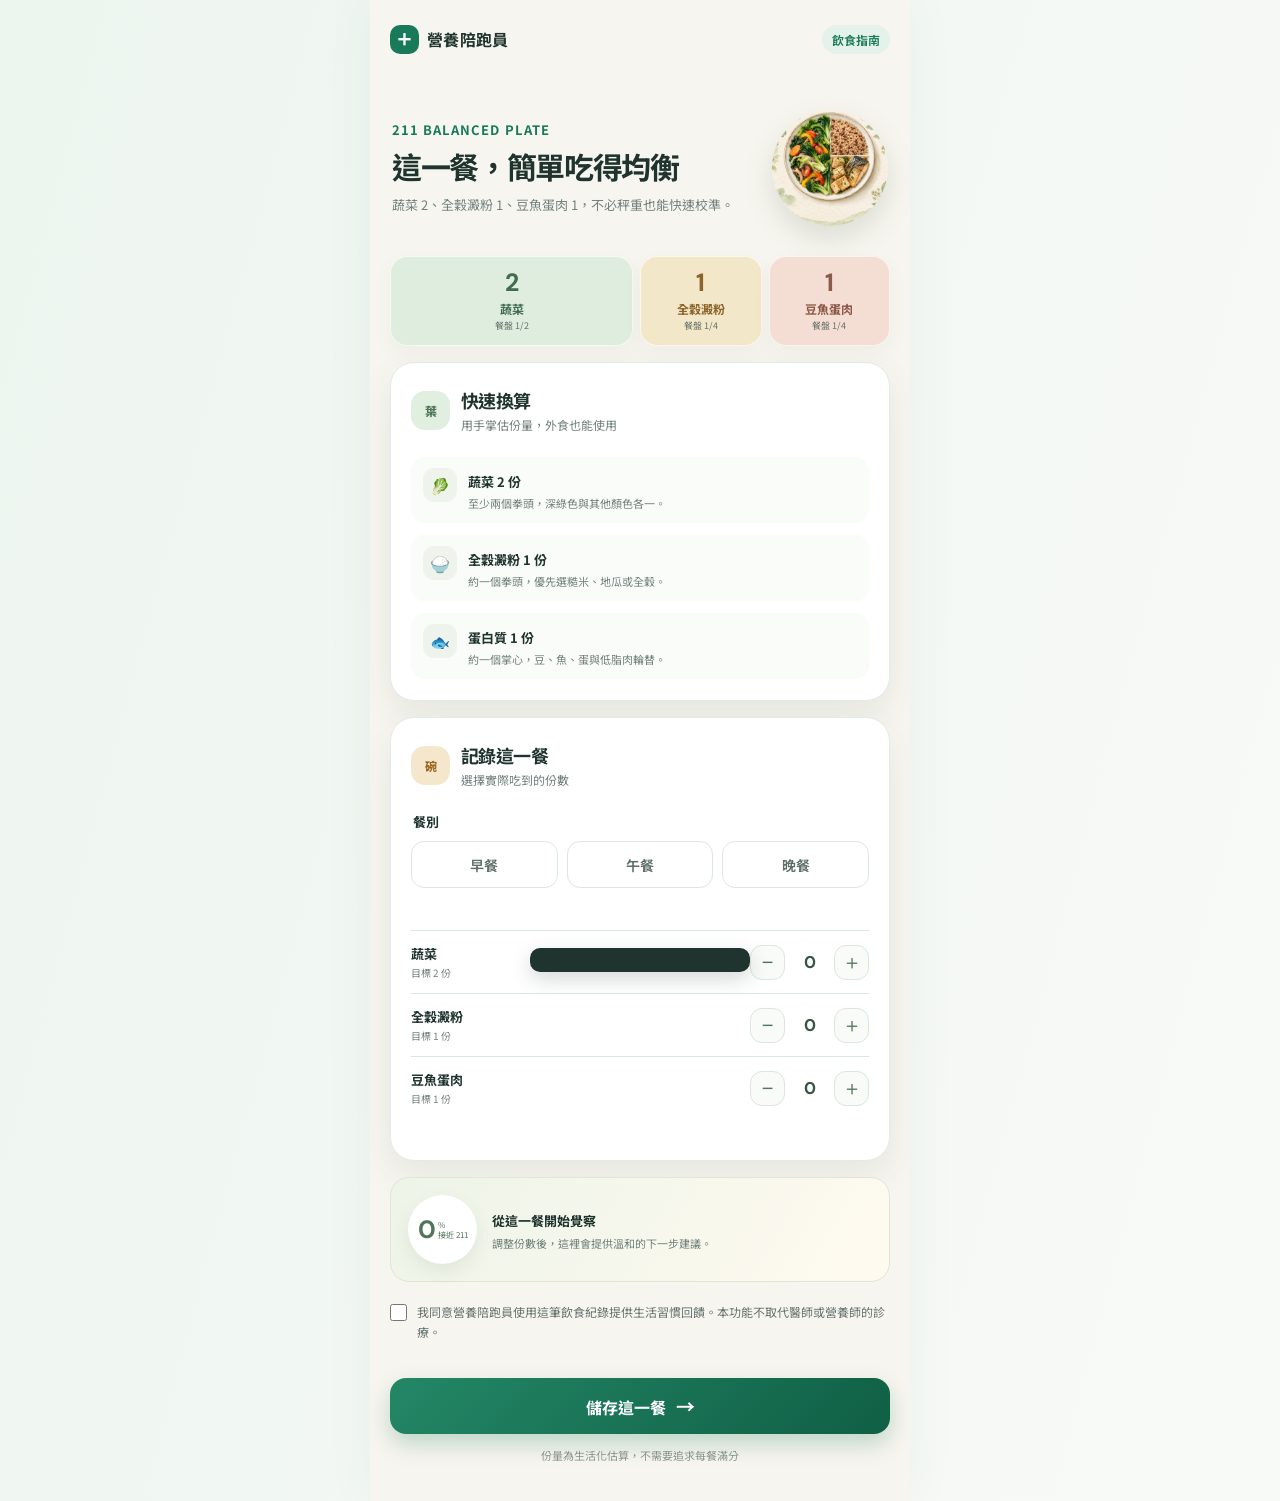
==== nutrition.html @ ba69f199 "Add 211 nutrition guide LIFF" ====
<!doctype html>
<html lang="zh-Hant">
  <head>
    <meta charset="UTF-8" />
    <meta name="viewport" content="width=device-width, initial-scale=1.0, viewport-fit=cover" />
    <meta name="theme-color" content="#F7F5EF" />
    <title>飲食指南｜營養陪跑員</title>
    <link rel="preconnect" href="https://fonts.googleapis.com" />
    <link rel="preconnect" href="https://fonts.gstatic.com" crossorigin />
    <link href="https://fonts.googleapis.com/css2?family=DM+Sans:wght@400;500;600;700&family=Noto+Sans+TC:wght@400;500;600;700&display=swap" rel="stylesheet" />
    <link rel="stylesheet" href="style.css?v=20260913" />
    <link rel="stylesheet" href="nutrition.css?v=20260913" />
    <script src="https://static.line-scdn.net/liff/edge/2/sdk.js"></script>
  </head>
  <body>
    <main class="app-shell nutrition-page">
      <header class="topbar">
        <a class="brand" href="index.html" aria-label="回到營養陪跑員首頁"><span class="brand-mark">＋</span><span>營養陪跑員</span></a>
        <span id="lineStatus" class="line-status">飲食指南</span>
      </header>

      <section class="nutrition-hero" aria-labelledby="pageTitle">
        <div>
          <p class="eyebrow">211 BALANCED PLATE</p>
          <h1 id="pageTitle">這一餐，簡單吃得均衡</h1>
          <p>蔬菜 2、全穀澱粉 1、豆魚蛋肉 1，不必秤重也能快速校準。</p>
        </div>
        <img src="assets/nutrition/211-plate-watercolor.jpg" alt="蔬菜二份、澱粉一份、蛋白質一份的211均衡餐盤" />
      </section>

      <section class="ratio-card" aria-label="211餐盤比例">
        <div class="ratio vegetable"><strong>2</strong><span>蔬菜</span><small>餐盤 1/2</small></div>
        <div class="ratio starch"><strong>1</strong><span>全穀澱粉</span><small>餐盤 1/4</small></div>
        <div class="ratio protein"><strong>1</strong><span>豆魚蛋肉</span><small>餐盤 1/4</small></div>
      </section>

      <section class="card guide-card" aria-labelledby="guideTitle">
        <div class="card-heading">
          <span class="icon-badge leaf-badge">葉</span>
          <div><h2 id="guideTitle">快速換算</h2><p>用手掌估份量，外食也能使用</p></div>
        </div>
        <div class="portion-list">
          <article><span>🥬</span><div><b>蔬菜 2 份</b><p>至少兩個拳頭，深綠色與其他顏色各一。</p></div></article>
          <article><span>🍚</span><div><b>全穀澱粉 1 份</b><p>約一個拳頭，優先選糙米、地瓜或全穀。</p></div></article>
          <article><span>🐟</span><div><b>蛋白質 1 份</b><p>約一個掌心，豆、魚、蛋與低脂肉輪替。</p></div></article>
        </div>
      </section>

      <form id="nutritionForm" novalidate>
        <section class="card meal-card" aria-labelledby="mealTitle">
          <div class="card-heading compact-heading">
            <span class="icon-badge bowl-badge">碗</span>
            <div><h2 id="mealTitle">記錄這一餐</h2><p>選擇實際吃到的份數</p></div>
          </div>

          <fieldset>
            <legend>餐別</legend>
            <div class="choice-grid three-col">
              <label class="choice"><input type="radio" name="mealType" value="breakfast" required /><span>早餐</span></label>
              <label class="choice"><input type="radio" name="mealType" value="lunch" /><span>午餐</span></label>
              <label class="choice"><input type="radio" name="mealType" value="dinner" /><span>晚餐</span></label>
            </div>
            <p class="error" data-error="mealType"></p>
          </fieldset>

          <div class="serving-control" data-name="vegetables">
            <div><b>蔬菜</b><span>目標 2 份</span></div>
            <div class="counter-control"><button type="button" data-step="-0.5" aria-label="減少蔬菜份數">−</button><output>0</output><button type="button" data-step="0.5" aria-label="增加蔬菜份數">＋</button></div>
          </div>
          <div class="serving-control" data-name="starch">
            <div><b>全穀澱粉</b><span>目標 1 份</span></div>
            <div class="counter-control"><button type="button" data-step="-0.5" aria-label="減少澱粉份數">−</button><output>0</output><button type="button" data-step="0.5" aria-label="增加澱粉份數">＋</button></div>
          </div>
          <div class="serving-control" data-name="protein">
            <div><b>豆魚蛋肉</b><span>目標 1 份</span></div>
            <div class="counter-control"><button type="button" data-step="-0.5" aria-label="減少蛋白質份數">−</button><output>0</output><button type="button" data-step="0.5" aria-label="增加蛋白質份數">＋</button></div>
          </div>
          <p class="error" data-error="servings"></p>
        </section>

        <section id="feedbackCard" class="feedback-card" aria-live="polite">
          <div class="feedback-score"><strong id="balanceScore">0</strong><span>%<br />接近 211</span></div>
          <div><b id="feedbackTitle">從這一餐開始覺察</b><p id="feedbackText">調整份數後，這裡會提供溫和的下一步建議。</p></div>
        </section>

        <label class="privacy"><input id="privacy" name="privacy" type="checkbox" required /><span>我同意營養陪跑員使用這筆飲食紀錄提供生活習慣回饋。本功能不取代醫師或營養師的診療。</span></label>
        <p class="error privacy-error" data-error="privacy"></p>
        <button id="submitButton" class="submit-button" type="submit">儲存這一餐 <span>→</span></button>
        <p class="security-note">份量為生活化估算，不需要追求每餐滿分</p>
      </form>
    </main>
    <div id="toast" class="toast" role="status"></div>
    <script src="nutrition.js?v=20260913"></script>
  </body>
</html>
---- style.css ----
:root { --ink:#20342f; --muted:#71817c; --line:#dce7e1; --mint:#dff0e6; --green:#287a5d; --cream:#f5f8f5; --coral:#c95950; }
* { box-sizing:border-box; } body { margin:0; color:var(--ink); background:var(--cream); font-family:"Noto Sans TC","DM Sans",sans-serif; }
.app-shell { width:min(100%, 540px); min-height:100vh; margin:auto; padding:env(safe-area-inset-top, 0) 20px calc(32px + env(safe-area-inset-bottom, 0)); }
.topbar { height:78px; display:flex; align-items:center; justify-content:space-between; } .brand { color:var(--ink); text-decoration:none; font-weight:700; letter-spacing:.02em; display:flex; align-items:center; gap:8px; }.brand-mark { width:29px; height:29px; border-radius:10px; background:var(--green); color:#fff; display:grid; place-items:center; font-size:22px; line-height:1; font-family:Arial; }.line-status { border-radius:99px; padding:6px 10px; background:#e5f2eb; color:var(--green); font-size:12px; font-weight:600; }
.intro { padding:27px 4px 25px; }.eyebrow { margin:0 0 8px; color:var(--green); font-size:13px; font-weight:700; letter-spacing:.08em; }.intro h1 { margin:0; font-size:32px; line-height:1.25; letter-spacing:-.04em; }.intro p:not(.eyebrow) { color:var(--muted); margin:10px 0 0; font-size:15px; }
.stepper { display:grid; grid-template-columns:26px 28px 26px 28px 26px 1fr; align-items:center; column-gap:5px; margin:0 3px 25px; }.step { width:26px;height:26px;border:1px solid #bed0c6;border-radius:50%; display:grid;place-items:center;color:#82948b;font:600 12px "DM Sans"; }.step.active { color:#fff; background:var(--green); border-color:var(--green); }.step-line { height:1px; background:#cddbd3; }.stepper div { margin-left:8px; display:grid; gap:2px; }.stepper b { font-size:13px; }.stepper div span { font-size:11px;color:var(--muted); }
.card { padding:23px 19px 20px; background:#fff; border:1px solid var(--line); box-shadow:0 8px 25px rgba(41,76,62,.05); border-radius:22px; }.card-heading { display:flex; align-items:center; gap:11px; margin-bottom:24px; }.icon-badge { width:37px;height:37px;border-radius:13px;display:grid;place-items:center;background:var(--mint);color:var(--green); }.card h2 { margin:0;font-size:18px;letter-spacing:-.03em; }.card-heading p { margin:3px 0 0;font-size:12px;color:var(--muted); }
fieldset { margin:0 0 22px;padding:0;border:0; } legend,.field { font-size:13px;font-weight:700; }.choice-grid { display:grid; gap:9px; margin-top:10px; }.two-col { grid-template-columns:1fr 1fr; }.choice:last-child { grid-column:span 2; }.choice input { position:absolute; opacity:0; }.choice span { min-height:45px; border:1px solid var(--line);border-radius:11px;display:grid;place-items:center;font-size:14px;font-weight:500;color:#5d6d68; cursor:pointer; }.choice input:checked + span { border-color:var(--green);background:#edf8f1;color:var(--green);box-shadow:inset 0 0 0 1px var(--green); }.field-row { display:grid;grid-template-columns:1fr 1fr;gap:12px; }.field { display:block;margin:0 0 18px; }.input-wrap { margin-top:8px; height:48px; display:flex;align-items:center;border:1px solid var(--line);border-radius:11px;background:#fff;transition:.2s; }.input-wrap:focus-within { border-color:var(--green); box-shadow:0 0 0 3px #e1f2e8; }.input-wrap input { width:100%;height:100%;border:0;outline:0;background:transparent;padding:0 8px 0 13px;font:500 15px "DM Sans","Noto Sans TC";color:var(--ink);min-width:0; }.input-wrap input::placeholder { color:#a9b5b0; }.input-wrap span { padding-right:13px;color:#81908a;font:13px "DM Sans"; }.error { min-height:15px;display:block;margin:5px 0 0;color:var(--coral);font-size:11px; }.invalid .input-wrap { border-color:var(--coral); }
.bmi-card { margin:16px 0 20px;padding:17px 18px;border:1px solid #c6e3d2;border-radius:17px;background:linear-gradient(110deg,#e4f5eb,#f5fbf6);display:flex;align-items:center;gap:17px; }.bmi-card.hidden { display:none; }.bmi-label { display:block;font-size:11px;font-weight:700;color:var(--green); }.bmi-card strong { font:700 31px/1 "DM Sans";letter-spacing:-.06em;color:var(--green); }.bmi-copy { display:grid;gap:3px;border-left:1px solid #bdd8c8;padding-left:17px; }.bmi-copy b { font-size:13px; }.bmi-copy span { font-size:11px;color:#65786e; }
.privacy { display:flex;gap:10px;align-items:flex-start;color:#65746e;font-size:12px;line-height:1.65;cursor:pointer; }.privacy input { width:17px;height:17px;flex:none;margin:2px 0 0;accent-color:var(--green); }.privacy a { color:var(--green);font-weight:600; }.privacy-error { margin-left:27px; }.submit-button { width:100%;height:54px;margin-top:16px;border:0;border-radius:14px;background:var(--green);color:white;font:700 16px "Noto Sans TC";box-shadow:0 8px 16px rgba(40,122,93,.2);cursor:pointer; }.submit-button:disabled { opacity:.6; }.submit-button span { margin-left:6px;font-size:19px; }.security-note { text-align:center;color:#88958f;font-size:11px;margin:13px 0 0; }.toast { position:fixed;left:50%;bottom:28px;transform:translate(-50%, 100px);transition:.3s;min-width:220px;padding:12px 16px;border-radius:10px;color:white;background:#20342f;text-align:center;font-size:13px;box-shadow:0 7px 20px #20342f30; }.toast.show { transform:translate(-50%, 0); }
@media (min-width:600px) { body { background:linear-gradient(105deg,#edf5ef,#f8faf8); }.app-shell { background:var(--cream);box-shadow:0 0 50px #234d3a0c; } }

/* Polished mobile LIFF presentation */
:root { --green:#187a59; --green-dark:#105f45; --cream:#f4f8f5; }
.app-shell { position:relative;overflow:hidden;padding-bottom:calc(38px + env(safe-area-inset-bottom, 0)); }
.app-shell::before { content:"";position:absolute;z-index:-1;width:290px;height:290px;top:-185px;right:-130px;border-radius:50%;background:#d9efe3; }
.intro { min-height:158px;padding:25px 4px 15px;display:flex;align-items:center;justify-content:space-between;gap:10px; }
.hero-copy { min-width:0; }
.intro p:not(.eyebrow) { max-width:290px;font-size:14px;line-height:1.7; }
.hero-visual { position:relative;flex:0 0 94px;width:94px;height:94px;display:grid;place-items:center; }
.hero-heart { position:relative;z-index:2;width:56px;height:56px;border-radius:20px;display:grid;place-items:center;background:linear-gradient(145deg,#2a9871,var(--green-dark));color:#fff;font-size:24px;box-shadow:0 12px 26px #187a5940;transform:rotate(-5deg); }
.pulse-ring { position:absolute;border:1px solid #58a98a66;border-radius:50%; }
.ring-one { width:76px;height:76px; }.ring-two { width:94px;height:94px;opacity:.55; }
.benefit-row { display:flex;justify-content:space-between;gap:6px;margin:0 2px 22px; }
.benefit-row span { color:#537168;background:#e4f2e9;border-radius:99px;padding:7px 9px;font-size:10px;font-weight:700;white-space:nowrap; }
.card { padding:24px 20px 21px;border-color:#e2ece6;border-radius:24px;box-shadow:0 14px 35px rgba(29,81,61,.08); }
.icon-badge { width:39px;height:39px;border-radius:14px;background:linear-gradient(145deg,#e5f6ec,#d4ecdf); }
.choice span { min-height:47px;border-radius:13px;font-weight:600;transition:.18s ease; }
.choice input:checked + span { box-shadow:inset 0 0 0 1px var(--green),0 5px 12px #187a5914; }
.input-wrap { height:50px;border-radius:13px;background:#fbfdfc; }
.input-wrap:focus-within { background:#fff;box-shadow:0 0 0 4px #dff2e7; }
.input-wrap input { padding-left:14px;font-size:16px;font-weight:600; }
.bmi-card { padding:18px;border-radius:19px;background:linear-gradient(120deg,#def3e7,#f8fcf9);box-shadow:0 8px 20px #187a5910; }
.bmi-copy { flex:1; }
.bmi-scale { position:relative;height:5px;margin-top:6px;border-radius:10px;background:linear-gradient(90deg,#69aee0 0 22%,#4bbd85 22% 52%,#f3bc55 52% 70%,#de6f63 70%); }
.bmi-scale i { position:absolute;width:9px;height:9px;border:2px solid #fff;border-radius:50%;background:#20342f;top:50%;left:50%;transform:translate(-50%,-50%);box-shadow:0 1px 4px #0004;transition:left .3s; }
.submit-button { height:56px;border-radius:16px;background:linear-gradient(135deg,#238766,var(--green-dark));box-shadow:0 10px 22px rgba(24,122,89,.25);transition:.2s; }
.submit-button:active { transform:translateY(1px);box-shadow:0 5px 12px rgba(24,122,89,.2); }
@media (max-width:380px) { .hero-visual { flex-basis:76px;transform:scale(.85); }.benefit-row span { font-size:9px;padding:6px 7px; }.intro h1 { font-size:29px; } }
---- nutrition.css ----
.nutrition-page { --sand:#f7f5ef;--sage:#718d6e;--leaf:#4f765a;--gold:#d79b48;background:var(--sand); }
.nutrition-page::before { width:320px;height:320px;top:-215px;right:-150px;background:#e8eadb; }
.nutrition-hero { min-height:178px;padding:22px 2px 20px;display:flex;align-items:center;gap:12px; }
.nutrition-hero > div { flex:1;min-width:0; }
.nutrition-hero h1 { margin:0;font-size:30px;line-height:1.28;letter-spacing:-.045em; }
.nutrition-hero p:not(.eyebrow) { margin:9px 0 0;color:var(--muted);font-size:13px;line-height:1.7; }
.nutrition-hero img { flex:0 0 116px;width:116px;height:116px;object-fit:cover;border-radius:50%;box-shadow:0 12px 28px #54705b2b; }
.ratio-card { display:grid;grid-template-columns:2fr 1fr 1fr;gap:7px;margin-bottom:16px; }
.ratio { min-height:90px;padding:12px 8px;border-radius:17px;display:flex;flex-direction:column;align-items:center;justify-content:center;text-align:center;border:1px solid #ffffffaa;box-shadow:0 8px 20px #4057440c; }
.ratio strong { font:700 25px/1 "DM Sans"; }.ratio span { margin-top:5px;font-size:12px;font-weight:700; }.ratio small { margin-top:2px;font-size:9px;color:#65736b; }
.vegetable { background:#dfeddf;color:#426c4f; }.starch { background:#f3e7c9;color:#8b642a; }.protein { background:#f4ddd2;color:#8d5949; }
.guide-card,.meal-card { margin-bottom:16px; }.leaf-badge { background:#e1efe0;color:#4e7657;font-size:12px;font-weight:800; }.bowl-badge { background:#f5e7cb;color:#9a6824;font-size:12px;font-weight:800; }
.portion-list { display:grid;gap:12px; }.portion-list article { display:flex;align-items:flex-start;gap:11px;padding:11px 12px;border-radius:14px;background:#fafcf9; }.portion-list article > span { width:34px;height:34px;border-radius:11px;background:#eef4eb;display:grid;place-items:center; }.portion-list b { font-size:13px; }.portion-list p { margin:3px 0 0;color:var(--muted);font-size:11px;line-height:1.55; }
.three-col { grid-template-columns:repeat(3,1fr); }.three-col .choice:last-child { grid-column:auto; }
.serving-control { display:flex;align-items:center;justify-content:space-between;padding:13px 0;border-top:1px solid var(--line); }.serving-control > div:first-child { display:grid;gap:2px; }.serving-control b { font-size:13px; }.serving-control span { color:var(--muted);font-size:10px; }
.counter-control { display:flex;align-items:center;gap:10px; }.counter-control button { width:35px;height:35px;border:1px solid #dbe6dc;border-radius:12px;background:#f8fbf8;color:var(--leaf);font-size:20px;cursor:pointer; }.counter-control button:active { transform:scale(.96); }.counter-control output { min-width:29px;text-align:center;color:#365542;font:700 17px "DM Sans"; }
.feedback-card { display:flex;align-items:center;gap:15px;margin:0 0 20px;padding:17px;border:1px solid #dfe6d5;border-radius:19px;background:linear-gradient(120deg,#edf4e8,#fffaf0); }.feedback-score { flex:0 0 69px;height:69px;border-radius:50%;display:flex;align-items:center;justify-content:center;background:#fff;color:var(--leaf);box-shadow:0 7px 18px #42624718; }.feedback-score strong { font:700 25px/1 "DM Sans"; }.feedback-score span { margin-left:2px;font-size:8px;line-height:1.15; }.feedback-card > div:last-child { flex:1; }.feedback-card b { font-size:13px; }.feedback-card p { margin:4px 0 0;color:var(--muted);font-size:11px;line-height:1.55; }
@media (max-width:380px) { .nutrition-hero h1 { font-size:27px; }.nutrition-hero img { flex-basis:96px;width:96px;height:96px; }.ratio { padding-inline:5px; }.ratio span { font-size:11px; } }
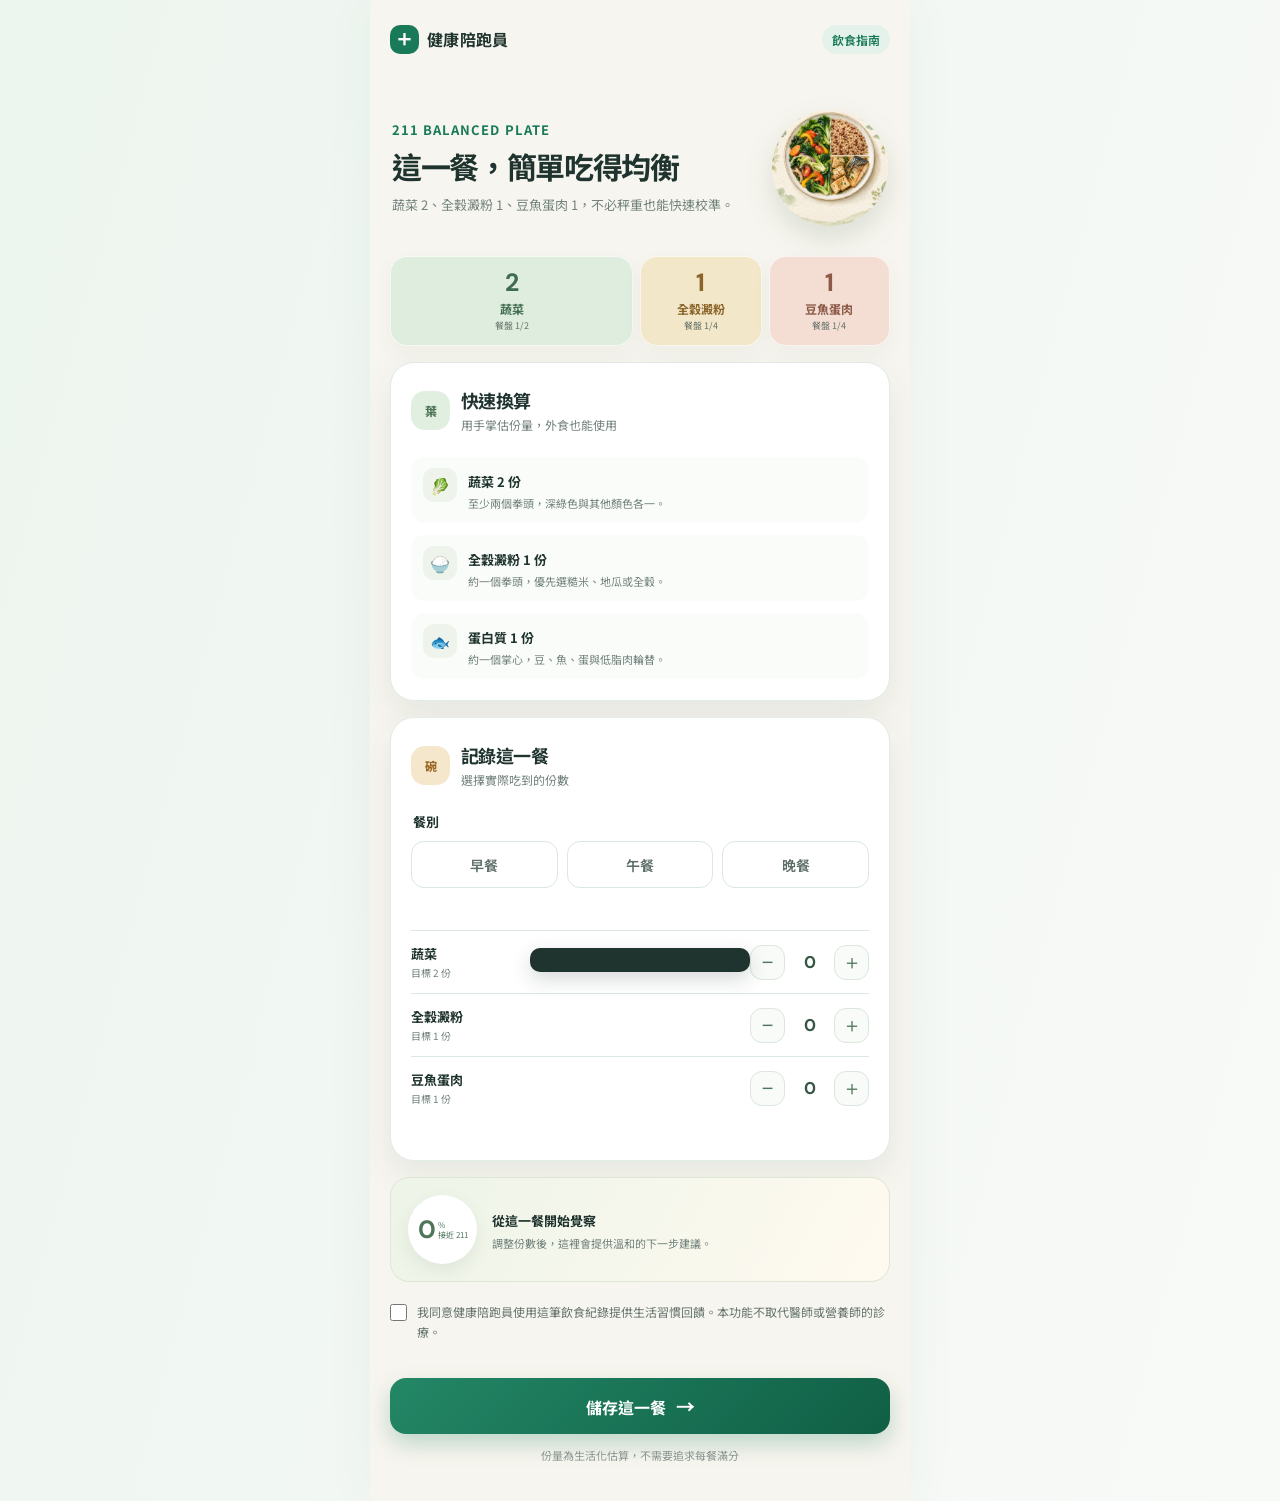
==== commit 754616ee: "Rebrand LINE Bot pages as Health Companion" ====
--- a/nutrition.html
+++ b/nutrition.html
@@ -4,7 +4,8 @@
     <meta charset="UTF-8" />
     <meta name="viewport" content="width=device-width, initial-scale=1.0, viewport-fit=cover" />
     <meta name="theme-color" content="#F7F5EF" />
-    <title>飲食指南｜營養陪跑員</title>
+    <meta name="description" content="健康陪跑員飲食指南：用 211 餐盤與低負擔紀錄，陪你建立可以持續的飲食節奏。" />
+    <title>飲食指南｜健康陪跑員</title>
     <link rel="preconnect" href="https://fonts.googleapis.com" />
     <link rel="preconnect" href="https://fonts.gstatic.com" crossorigin />
     <link href="https://fonts.googleapis.com/css2?family=DM+Sans:wght@400;500;600;700&family=Noto+Sans+TC:wght@400;500;600;700&display=swap" rel="stylesheet" />
@@ -15,7 +16,7 @@
   <body>
     <main class="app-shell nutrition-page">
       <header class="topbar">
-        <a class="brand" href="index.html" aria-label="回到營養陪跑員首頁"><span class="brand-mark">＋</span><span>營養陪跑員</span></a>
+        <a class="brand" href="index.html" aria-label="回到健康陪跑員首頁"><span class="brand-mark">＋</span><span>健康陪跑員</span></a>
         <span id="lineStatus" class="line-status">飲食指南</span>
       </header>
 
@@ -83,7 +84,7 @@
           <div><b id="feedbackTitle">從這一餐開始覺察</b><p id="feedbackText">調整份數後，這裡會提供溫和的下一步建議。</p></div>
         </section>
 
-        <label class="privacy"><input id="privacy" name="privacy" type="checkbox" required /><span>我同意營養陪跑員使用這筆飲食紀錄提供生活習慣回饋。本功能不取代醫師或營養師的診療。</span></label>
+        <label class="privacy"><input id="privacy" name="privacy" type="checkbox" required /><span>我同意健康陪跑員使用這筆飲食紀錄提供生活習慣回饋。本功能不取代醫師或營養師的診療。</span></label>
         <p class="error privacy-error" data-error="privacy"></p>
         <button id="submitButton" class="submit-button" type="submit">儲存這一餐 <span>→</span></button>
         <p class="security-note">份量為生活化估算，不需要追求每餐滿分</p>
